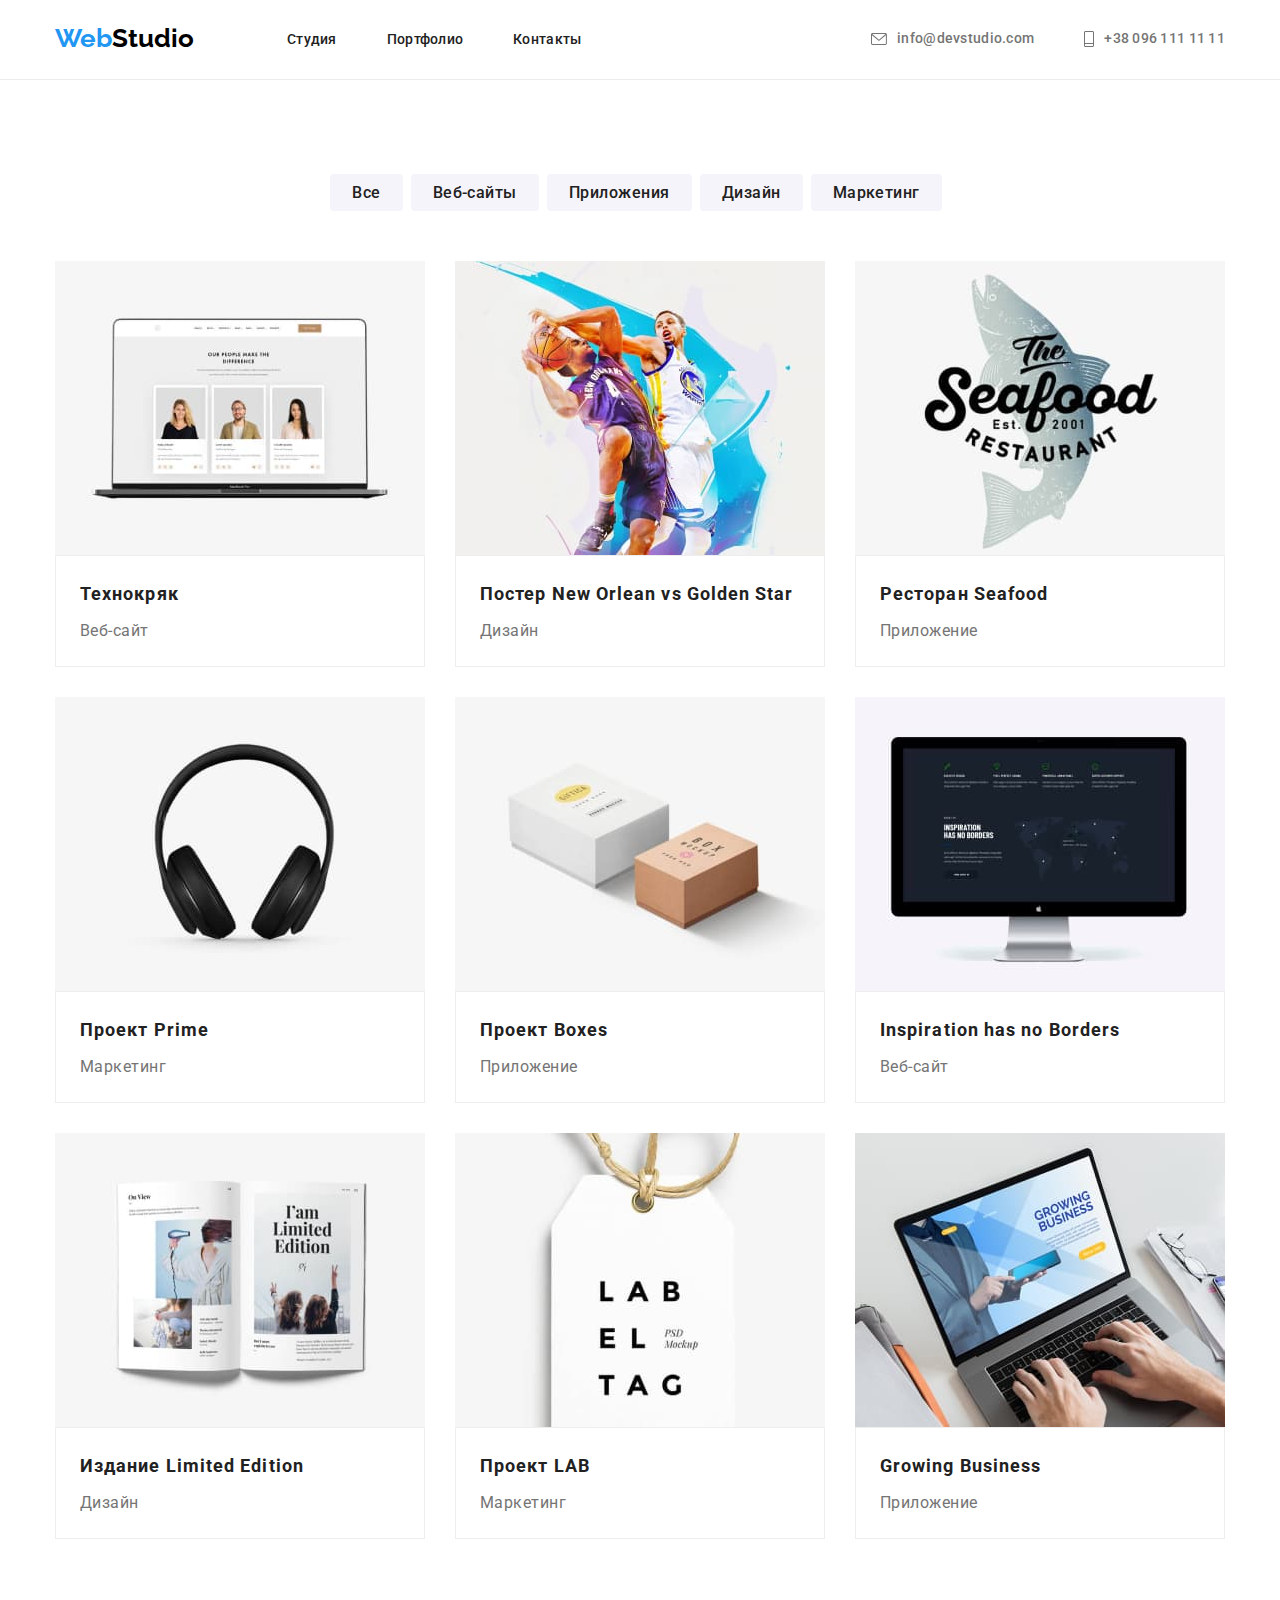
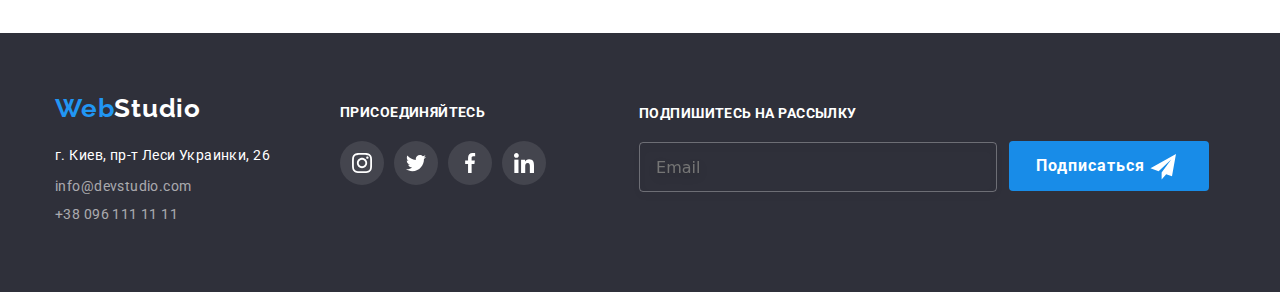
==== portfolio/portfolio.html @ 83f19287 "commit 6.1" ====
<!DOCTYPE html>
<html lang="ru">
  <head>
    <meta charset="UTF-8" />
    <meta http-equiv="X-UA-Compatible" content="IE=edge" />
    <meta name="viewport" content="width=device-width, initial-scale=1.0" />
    <link rel="stylesheet" href="./styles-portfolio.css" />
    <link rel="preconnect" href="https://fonts.googleapis.com" />

    <link rel="preconnect" href="https://fonts.gstatic.com" crossorigin />

    <link
      href="https://fonts.googleapis.com/css2?family=Raleway:wght@700&family=Roboto:wght@100;300;400;500;700;900&display=swap"
      rel="stylesheet"
    />

    <title>Portfolio</title>
    <link
      rel="stylesheet"
      href="https://cdn.jsdelivr.net/npm/modern-normalize@1.1.0/modern-normalize.min.css"
    />
  </head>

  <body>
    <!-- Header line -->
    <header class="page-header">
      <div class="container page-header-container">
        <nav class="page-nav">
          <a href="../index.html" lang="en" class="logo link">
            <span class="logo-blue link"> Web</span>Studio</a
          >
          <ul class="menu list">
            <li class="menu-item">
              <a href="#" class="menu-link link"> Cтудия </a>
            </li>
            <li class="menu-item">
              <a href="./portfolio/portfolio.html" class="menu-link link">
                Портфолио
              </a>
            </li>
            <li class="menu-item">
              <a href="#" class="menu-link link"> Контакты </a>
            </li>
          </ul>
        </nav>
        <ul class="page-header-contact-container list">
          <li class="menu-item-contact">
            <a
              href="mailto:info@devstudio.com"
              class="contacts-email menu-link-contacts link"
            >
              <svg class="email-icon" width="16" height="12">
                <use href="./sprite.svg#icon-email"></use>
              </svg>
              info@devstudio.com
            </a>
          </li>
          <li class="menu-item">
            <a
              href="tel:+380961111111"
              class="contacts-phone-number menu-link-contacts link"
            >
              <svg class="phone-icon" width="10" height="16">
                <use href="./sprite.svg#icon-phone"></use>
              </svg>
              +38 096 111 11 11
            </a>
          </li>
        </ul>
      </div>
    </header>

    <section class="section-photo list">
      <div class="container">
        <ul class="box-btn list">
          <li><button class="portfolio-btn" type="button">Все</button></li>
          <li>
            <button class="portfolio-btn" type="button">Веб-сайты</button>
          </li>
          <li>
            <button class="portfolio-btn" type="button">Приложения</button>
          </li>
          <li><button class="portfolio-btn" type="button">Дизайн</button></li>
          <li>
            <button class="portfolio-btn" type="button">Маркетинг</button>
          </li>
        </ul>

        <div class="box-card">
          <ul class="photo-string list">
            <li class="card">
              <div class="team-list-wapper">
                <img
                  src="./img/maket-mac-book.jpg"
                  alt="макет с ноутбуком"
                  width="370"
                  height="294"
                />
                <p class="overlay">
                  Ресурс предлагает комплексные предложения с разным уровнем
                  функционала и сервисов. Все это позволит посетителю получить
                  исчерпывающие сведения о компании или частном лице.
                </p>
              </div>

              <div class="card-list">
                <h3 class="card-title">Технокряк</h3>
                <p class="card-dscr">Веб-сайт</p>
              </div>
            </li>

            <li class="card">
              <div class="team-list-wapper">
                <img
                  src="./img/postert-basketball.jpg"
                  alt="постер с баскетболистами"
                  width="370"
                  height="294"
                />
                <p class="overlay">
                  Ресурс предлагает комплексные предложения с разным уровнем
                  функционала и сервисов. Все это позволит посетителю получить
                  исчерпывающие сведения о компании или частном лице.
                </p>
              </div>

              <div class="card-list">
                <h3 class="card-title">Постер New Orlean vs Golden Star</h3>
                <p class="card-dscr">Дизайн</p>
              </div>
            </li>

            <li class="card">
              <div class="team-list-wapper">
                <img
                  src="./img/poster-seafood.jpg"
                  alt="постер с морской тематикой"
                  width="370"
                  height="294"
                />
                <p class="overlay">
                  Ресурс предлагает комплексные предложения с разным уровнем
                  функционала и сервисов. Все это позволит посетителю получить
                  исчерпывающие сведения о компании или частном лице.
                </p>
              </div>

              <div class="card-list">
                <h3 class="card-title">Ресторан Seafood</h3>
                <p class="card-dscr">Приложение</p>
              </div>
            </li>

            <li class="card">
              <div class="team-list-wapper">
                <img
                  src="./img/head-phone.jpg"
                  alt="черные наушники"
                  width="370"
                  height="294"
                />
                <p class="overlay">
                  Ресурс предлагает комплексные предложения с разным уровнем
                  функционала и сервисов. Все это позволит посетителю получить
                  исчерпывающие сведения о компании или частном лице.
                </p>
              </div>

              <div class="card-list">
                <h3 class="card-title">Проект Prime</h3>
                <p class="card-dscr">Маркетинг</p>
              </div>
            </li>

            <li class="card">
              <div class="team-list-wapper">
                <img
                  src="./img/two-boxs.jpg"
                  alt="две стильные коробки"
                  width="370"
                  height="294"
                />
                <p class="overlay">
                  Ресурс предлагает комплексные предложения с разным уровнем
                  функционала и сервисов. Все это позволит посетителю получить
                  исчерпывающие сведения о компании или частном лице.
                </p>
              </div>

              <div class="card-list">
                <h3 class="card-title">Проект Boxes</h3>
                <p class="card-dscr">Приложение</p>
              </div>
            </li>

            <li class="card">
              <div class="team-list-wapper">
                <img
                  src="./img/apple-screen.jpg"
                  alt="монитор эпл"
                  width="370"
                  height="294"
                />
                <p class="overlay">
                  Ресурс предлагает комплексные предложения с разным уровнем
                  функционала и сервисов. Все это позволит посетителю получить
                  исчерпывающие сведения о компании или частном лице.
                </p>
              </div>

              <div class="card-list">
                <h3 class="card-title">Inspiration has no Borders</h3>
                <p class="card-dscr">Веб-сайт</p>
              </div>
            </li>

            <li class="card">
              <div class="team-list-wapper">
                <img
                  src="./img/design-magazine.jpg"
                  alt="дизайнерский журнал"
                  width="370"
                  height="294"
                />
                <p class="overlay">
                  Ресурс предлагает комплексные предложения с разным уровнем
                  функционала и сервисов. Все это позволит посетителю получить
                  исчерпывающие сведения о компании или частном лице.
                </p>
              </div>
              <div class="card-list">
                <h3 class="card-title">Издание Limited Edition</h3>
                <p class="card-dscr">Дизайн</p>
              </div>
            </li>

            <li class="card">
              <div class="team-list-wapper">
                <img
                  src="./img/style-font.jpg"
                  alt="стильные шрифты"
                  width="370"
                  height="294"
                />
                <p class="overlay">
                  Ресурс предлагает комплексные предложения с разным уровнем
                  функционала и сервисов. Все это позволит посетителю получить
                  исчерпывающие сведения о компании или частном лице.
                </p>
              </div>

              <div class="card-list">
                <h3 class="card-title">Проект LAB</h3>
                <p class="card-dscr">Маркетинг</p>
              </div>
            </li>

            <li class="card">
              <div class="team-list-wapper">
                <img
                  src="./img/work-process.jpg"
                  alt="работа за ноутбуком"
                  width="370"
                  height="294"
                />
                <p class="overlay">
                  Ресурс предлагает комплексные предложения с разным уровнем
                  функционала и сервисов. Все это позволит посетителю получить
                  исчерпывающие сведения о компании или частном лице.
                </p>
              </div>

              <div class="card-list">
                <h3 class="card-title">Growing Business</h3>
                <p class="card-dscr">Приложение</p>
              </div>
            </li>
          </ul>
        </div>
      </div>
    </section>

    <footer class="footer">
      <div class="container">
        <div class="footer-box">
          <address class="footer-address">
            <div class="footer-box-logo">
              <a href="#" lang="en" class="logo-link link">
                <span class="logo-blue">Web</span>Studio</a
              >
            </div>

            <ul class="list">
              <li class="contact-footer">
                <a
                  href="https://goo.gl/maps/ec9KKxXd8hmm1vX37"
                  target="_blank"
                  rel="noopener noreferrer"
                  class="link"
                  ><span class="link location"
                    >г. Киев, пр-т Леси Украинки, 26</span
                  >
                </a>
              </li>
              <li class="contact-footer list">
                <a href="mailto:info@devstudio.com" class="link contact-email">
                  info@devstudio.com
                </a>
              </li>
              <li class="list">
                <a href="tel:+380961111111" class="contact-phone link">
                  +38 096 111 11 11
                </a>
              </li>
            </ul>
          </address>

          <div class="footer-social">
            <h3 class="footer-social-title">присоединяйтесь</h3>

            <ul class="footer-social-list">
              <li class="footer-social-list-item list link">
                <a href="" class="footer-social-link">
                  <svg class="footer-social-icon">
                    <use
                      href="./sprite.svg#icon-instagram"
                      width="20"
                      height="20"
                    ></use>
                  </svg>
                </a>
              </li>

              <li class="footer-social-list-item list link">
                <a href="" class="footer-social-link">
                  <svg class="footer-social-icon">
                    <use
                      href="./sprite.svg#icon-twitter"
                      width="20"
                      height="20"
                    ></use>
                  </svg>
                </a>
              </li>

              <li class="footer-social-list-item list link">
                <a href="" class="footer-social-link">
                  <svg class="footer-social-icon">
                    <use
                      href="./sprite.svg#icon-facebook"
                      width="20"
                      height="20"
                    ></use>
                  </svg>
                </a>
              </li>

              <li class="footer-social-list-item list link">
                <a href="" class="footer-social-link">
                  <svg class="footer-social-icon">
                    <use
                      href="./sprite.svg#icon-linkedin"
                      width="20"
                      height="20"
                    ></use>
                  </svg>
                </a>
              </li>
            </ul>
          </div>

          <div class="footer-input-wrapper">
            <p class="footer-input-text">Подпишитесь на рассылку</p>

            <input
              type="email"
              name="user_email"
              class="footer-form-input"
              required
              pattern="[a-zA-Z0-9]+"
              minlength="2"
              placeholder="Email"
            />
          </div>

          <button type="button" class="footer-button">
            Подписаться

            <svg class="footer-button-icon" width="44" height="44">
              <use href="./sprite.svg#icon-send"></use>
            </svg>
          </button>
        </div>
      </div>
    </footer>
  </body>
</html>
---- portfolio/styles-portfolio.css ----
body {
  font-family: "Raleway", sans-serif;
  font-family: "Roboto", sans-serif;
  margin: 0px;
  background: #ffffff;
}

.page-header {
  padding-top: 24px;
  padding-bottom: 25px;
  border-bottom: 1px solid #ececec;
}

.container {
  width: 1200px;
  margin-left: auto;
  margin-right: auto;
  padding-left: 15px;
  padding-right: 15px;
}

.page-header-container {
  display: flex;
  align-items: center;
}

.page-nav {
  display: flex;
}

.logo {
  text-decoration: none;
  color: #000000;
  font-family: "Raleway", sans-serif;
  font-weight: 700;
  font-size: 26px;
  margin-right: 93px;
}

.logo-blue {
  color: #2196f3;
  font-weight: 700;
  font-family: "Raleway", sans-serif;
  font-style: Bold;
  font-size: 26px;
}

.menu {
  display: flex;
  align-items: center;
  list-style: none;
}

.page-header-contact-container {
  display: flex;
  align-items: center;
  margin-left: auto;
}

.menu-link::after {
  display: inline-block;
  position: absolute;
  content: "";
  left: 0;
  bottom: -30px;
  border-radius: 2px;
  width: 100%;
  height: 4px;
  margin-bottom: -1px;
  background-color: #2196f3;
  opacity: 0;
  transition: 250ms cubic-bezier(0.4, 0, 0.2, 1);
}
.menu-link:hover::after {
  opacity: 1;
}

.menu-item {
  margin-right: 50px;
}

.menu-item:last-child {
  margin-right: 0;
}

.menu-link {
  position: relative;
  font-family: "Roboto", sans-serif;
  font-weight: 500;
  font-size: 14px;
  line-height: 1.14;
  letter-spacing: 0.02em;
  color: #212121;
  transition: color 250ms cubic-bezier(0.4, 0, 0.2, 1);
}

.menu-link:hover,
.menu-link:focus {
  color: #2196f3;
}

.menu-link-contacts {
  position: relative;
  font-family: "Roboto", sans-serif;
  font-weight: 500;
  font-size: 14px;
  line-height: 1.14;
  letter-spacing: 0.02em;
  color: #212121;
  transition: color 250ms cubic-bezier(0.4, 0, 0.2, 1);
}

.menu-link-contacts:hover,
.menu-link-contacts:focus {
  color: #2196f3;
}

.menu-contact {
  margin-top: 32px;
  margin-bottom: 32px;
  display: flex;
  align-items: center;
  margin-left: auto;
}

.menu-item-contact {
  margin-right: 50px;
  display: flex;
}

.menu-item-contact:last-child {
  margin-right: 0;
}

.contacts-email {
  font-family: "Roboto", sans-serif;
  font-weight: 500;
  font-size: 14px;
  line-height: 1.14;
  letter-spacing: 0.02em;
  color: #757575;
  display: flex;
}

.email-icon {
  margin-right: 10px;
  fill: currentColor;
  margin-top: 2px;
}

.contacts-phone-number {
  font-family: "Roboto", sans-serif;
  font-weight: 500;
  font-size: 14px;
  line-height: 1.14;
  letter-spacing: 0.02em;
  color: #757575;
  display: flex;
}

.phone-icon {
  margin-right: 10px;
  fill: currentColor;
}

.visually-hidden {
  position: absolute;
  width: 1px;
  height: 1px;
  margin: -1px;
  border: 0;
  padding: 0;
  white-space: nowrap;
  clip-path: inset(100%);
  clip: rect(0 0 0 0);
  overflow: hidden;
}

.section-photo {
  display: flex;
  padding-top: 94px;
  padding-bottom: 94px;
}

.box-btn {
  display: flex;
  align-items: center;
  margin-bottom: 50px;
  justify-content: center;
}

.portfolio-btn {
  left: 976px;
  top: 174px;
  background: #f5f4fa;
  border-radius: 4px;
  font-family: "Roboto", sans-serif;
  margin-right: 8px;
  font-weight: 500;
  font-size: 16px;
  line-height: 1.6;
  text-align: center;
  letter-spacing: 0.03em;
  color: #212121;
  border: none;
  padding: 6px 22px;
  transition: background-color 250ms cubic-bezier(0.4, 0, 0.2, 1);
}

.portfolio-btn:hover,
.portfolio-btn:focus {
  background: #2196f3;
  color: #ffffff;
  box-shadow: 0px 3px 1px rgba(0, 0, 0, 0.1), 0px 1px 2px rgba(0, 0, 0, 0.08),
    0px 2px 2px rgba(0, 0, 0, 0.12);
}

.photo-string {
  display: flex;
  flex-wrap: wrap;
  gap: 30px;
}
.card {
  background: #ffffff;
  transition: box-shadow 250ms cubic-bezier(0.4, 0, 0.2, 1);
}

.card:hover,
.card:focus {
  box-shadow: 0px 1px 1px rgba(0, 0, 0, 0.12), 0px 4px 4px rgba(0, 0, 0, 0.06),
    1px 4px 6px rgba(0, 0, 0, 0.16);
}

.team-list-wapper {
  position: relative;
  overflow: hidden;
}
.card:hover .overlay,
.card:focus .overlay {
  transform: translate(0, 0);
}

.overlay {
  position: absolute;
  font-size: 18px;
  line-height: 1.55;
  letter-spacing: 0.03em;
  color: #ffffff;
  background: rgba(33, 150, 243, 0.9);
  width: 100%;
  height: 100%;
  left: 0;
  top: 0;
  padding-top: 63px;
  padding-left: 24px;
  padding-right: 24px;
  padding-bottom: 63px;
  overflow-y: auto;
  transform: translateY(100%);
  transition: transform 250ms cubic-bezier(0.4, 0, 0.2, 1);
}

.card-list {
  background: #ffffff;
  border: 1px solid #eeeeee;
  padding: 20px 24px 20px 24px;
}

.card-title {
  font-family: "Roboto", sans-serif;
  font-weight: 700;
  font-size: 18px;
  line-height: 2;
  letter-spacing: 0.06em;
  color: #212121;
  margin-bottom: 4px;
}

.card-dscr {
  font-family: "Roboto", sans-serif;
  font-size: 16px;
  line-height: 1.87;
  letter-spacing: 0.03em;
  color: #757575;
}

.footer {
  background: #2f303a;
  padding-top: 60px;
  padding-bottom: 60px;
}

.footer-box {
  display: flex;
}

.logo-link {
  font-family: "Raleway", sans-serif;
  font-weight: 700;
  font-size: 26px;
  line-height: 1.2;
  letter-spacing: 0.03em;
  color: #ffffff;
  margin-bottom: 20px;
  display: block;
}

.footer-address {
  margin-bottom: 9px;
}

.location {
  font-family: "Roboto", sans-serif;
  font-style: normal;
  font-size: 14px;
  line-height: 1.71;
  letter-spacing: 0.03em;
  color: #ffffff;
}

.contact-footer {
  margin-bottom: 9px;
}

.contact-email {
  width: 231px;
  height: 21px;
  left: 215px;
  top: 2238px;
  font-family: "Roboto", sans-serif;
  font-style: normal;
  font-size: 14px;
  letter-spacing: 0.03em;
  color: rgba(255, 255, 255, 0.6);
}

.contact-phone {
  width: 231px;
  height: 21px;
  left: 215px;
  top: 2238px;
  font-family: "Roboto", sans-serif;
  font-style: normal;
  font-size: 14px;
  letter-spacing: 0.03em;
  color: rgba(255, 255, 255, 0.6);
}

.footer-social {
  display: block;
  margin-left: 70px;
  padding-top: 12px;
}

.footer-social-title {
  font-family: "Roboto";
  font-weight: 700;
  font-size: 14px;
  line-height: 1.14;
  letter-spacing: 0.03em;
  text-transform: uppercase;
  color: #ffffff;
  margin-bottom: 20px;
}

.footer-social-list {
  display: flex;
  gap: 10px;
}

.social-list-icon {
  height: 44px;
  width: 44px;
  padding-top: 12px;
  padding-left: 12px;
  padding-right: 12px;
  padding-bottom: 12px;
  fill: #afb1b8;
  transition: fill 250ms cubic-bezier(0.4, 0, 0.2, 1);
}

.social-list-link:hover .social-list-icon,
.social-list-link:focus .social-list-icon {
  fill: #ffffff;
}

.footer-social-list:last-child {
  margin-right: 0;
}

.footer-social-link {
  display: flex;
  width: 44px;
  height: 44px;
  border-radius: 50%;
  background-color: #ffffff;
  background: rgba(255, 255, 255, 0.1);
  transition: background-color 250ms cubic-bezier(0.4, 0, 0.2, 1);
}

.footer-social-link:hover,
.footer-social-link:focus {
  background-color: #2196f3;
}

.footer-social-icon {
  height: 44px;
  width: 44px;
  padding-top: 12px;
  padding-left: 12px;
  padding-right: 12px;
  padding-bottom: 12px;
  fill: #ffffff;
}

.footer-input-wrapper {
  display: block;
  margin-left: 93px;
  padding-top: 13px;
}

.footer-input-text {
  font-family: "Roboto", sans-serif;
  font-weight: 700;
  font-size: 14px;
  line-height: 1.14;
  letter-spacing: 0.03em;
  text-transform: uppercase;
  color: #ffffff;
  margin-bottom: 20px;
}
.footer-form-input {
  border: 1px solid rgba(255, 255, 255, 0.3);
  filter: drop-shadow(0px 4px 4px rgba(0, 0, 0, 0.15));
  border-radius: 4px;
  height: 50px;
  width: 358px;
  padding-left: 16px;
  transition: border 250ms cubic-bezier(0.4, 0, 0.2, 1);
  background: transparent;
  color: #fff;
}

.footer-form-input:focus {
  border: none;
}

.footer-button {
  width: 200px;
  height: 50px;
  font-family: "Roboto", sans-serif;
  font-weight: 700;
  font-size: 16px;
  line-height: 1.88;
  letter-spacing: 0.06em;
  color: #ffffff;
  background: #188ce8;
  cursor: pointer;
  border-radius: 4px;
  border: none;
  transition: background-color 250ms cubic-bezier(0.4, 0, 0.2, 1);
  transition: box-shadow 250ms cubic-bezier(0.4, 0, 0.2, 1);

  display: flex;
  align-items: center;
  justify-content: space-between;
  padding-left: 27px;
  padding-right: 28px;
  margin-left: 12px;
  margin-top: 48px;
}

.footer-button:hover,
.footer-button:focus {
  background: #2196f3;
  box-shadow: 0px 4px 4px rgba(0, 0, 0, 0.15);
}

.footer-button-icon {
  padding-top: 10px;
}

.link {
  text-decoration: none;
}

h1,
h2,
h3,
p {
  margin-top: 0px;
  margin-bottom: 0px;
}

address {
  font-style: normal;
}

button {
  cursor: pointer;
}

ul,
ol {
  margin-top: 0;
  margin-bottom: 0;
  padding-left: 0;
}

img {
  display: block;
}

.list {
  list-style: none;
}
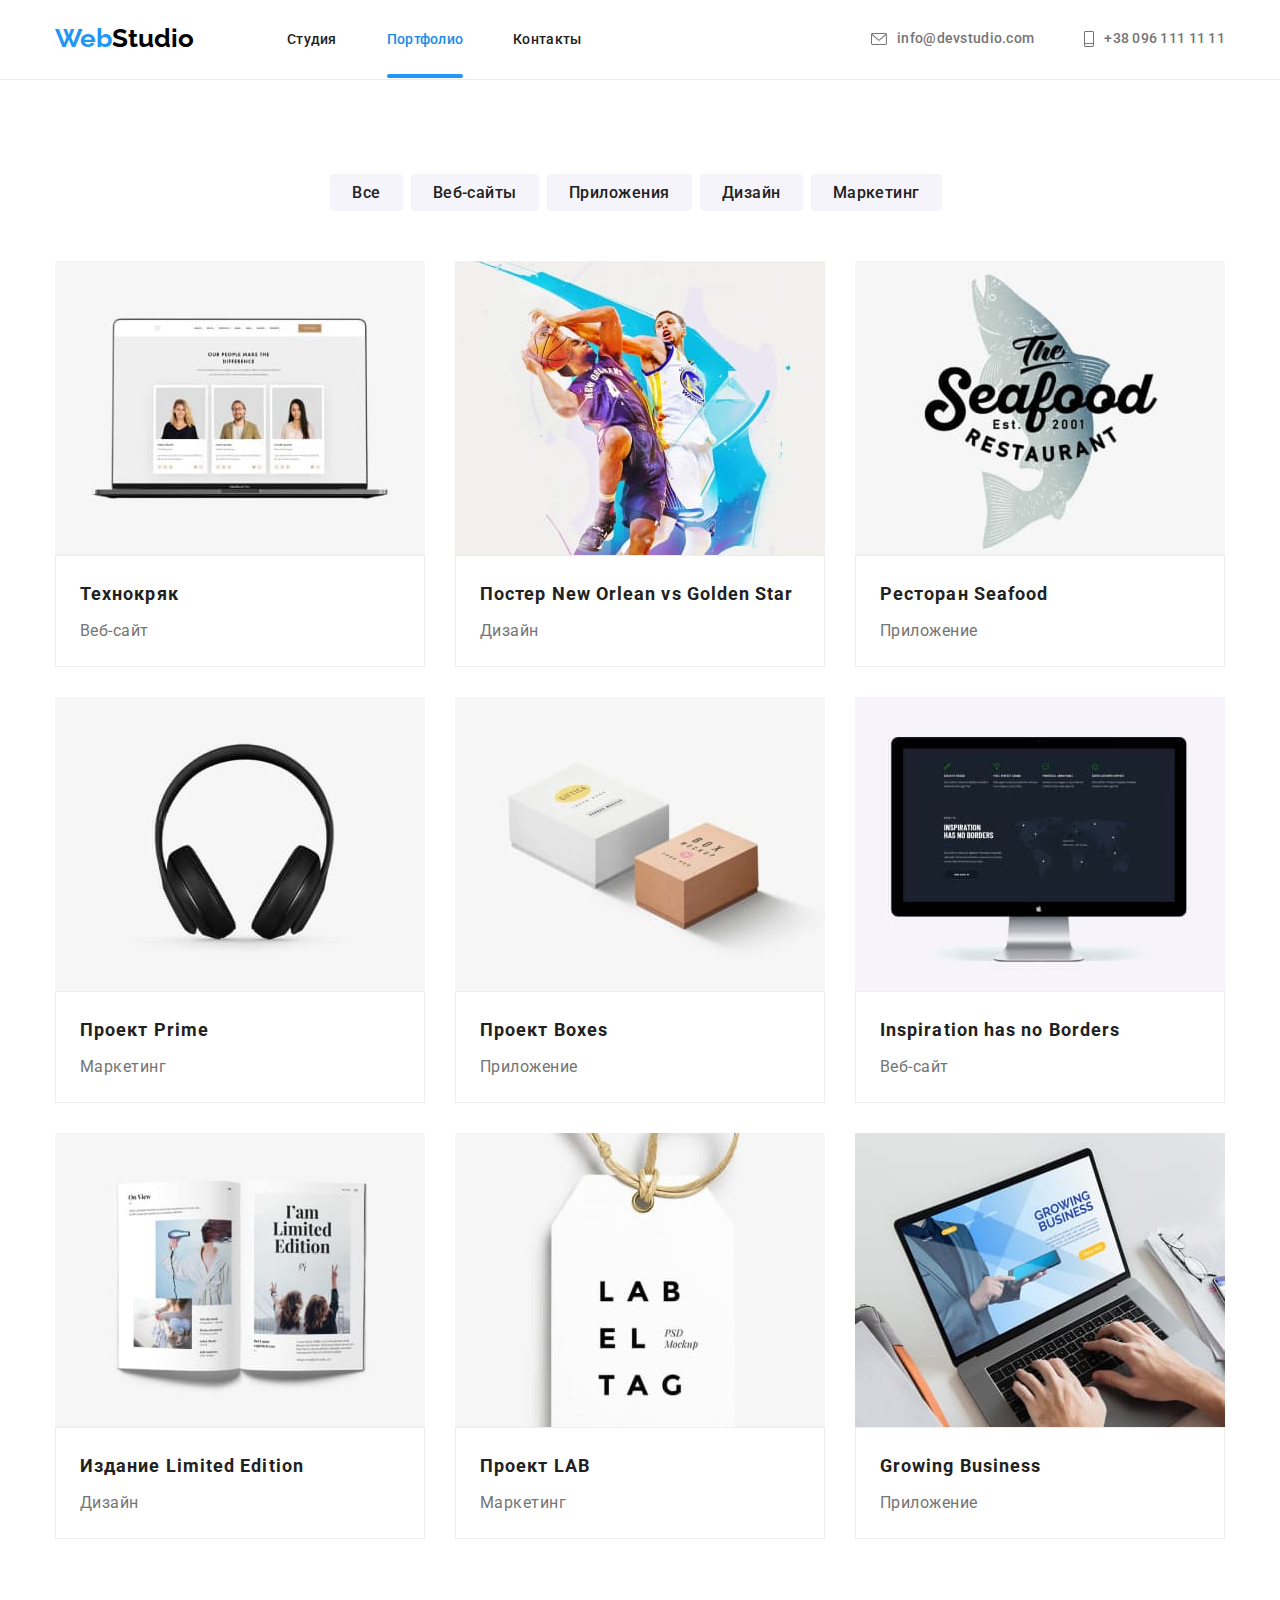
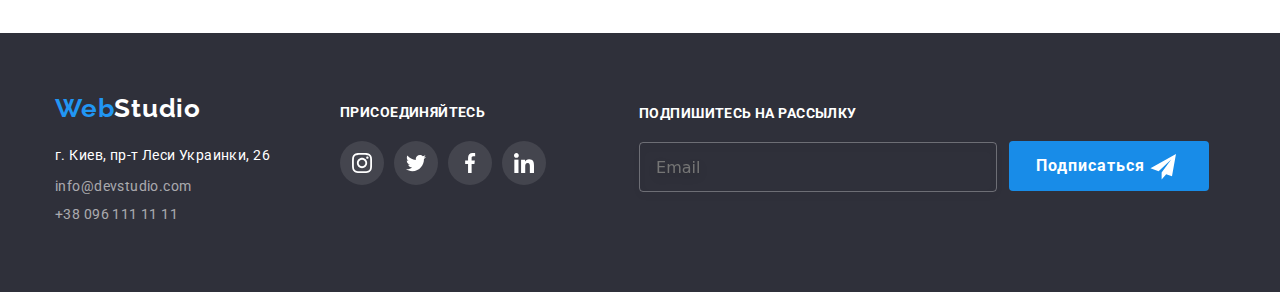
==== commit 4c7420a4: "commit 6.6" ====
--- a/portfolio/portfolio.html
+++ b/portfolio/portfolio.html
@@ -31,10 +31,10 @@
           >
           <ul class="menu list">
             <li class="menu-item">
-              <a href="#" class="menu-link link"> Cтудия </a>
+              <a href="../index.html" class="menu-link link"> Cтудия </a>
             </li>
             <li class="menu-item">
-              <a href="./portfolio/portfolio.html" class="menu-link link">
+              <a href="./portfolio/portfolio.html" class="menu-link link current">
                 Портфолио
               </a>
             </li>
@@ -47,7 +47,7 @@
           <li class="menu-item-contact">
             <a
               href="mailto:info@devstudio.com"
-              class="contacts-email menu-link-contacts link"
+              class="contacts-email menu-link1 link"
             >
               <svg class="email-icon" width="16" height="12">
                 <use href="./sprite.svg#icon-email"></use>
@@ -58,7 +58,7 @@
           <li class="menu-item">
             <a
               href="tel:+380961111111"
-              class="contacts-phone-number menu-link-contacts link"
+              class="contacts-phone-number menu-link1 link"
             >
               <svg class="phone-icon" width="10" height="16">
                 <use href="./sprite.svg#icon-phone"></use>
@@ -69,7 +69,6 @@
         </ul>
       </div>
     </header>
-
     <section class="section-photo list">
       <div class="container">
         <ul class="box-btn list">
@@ -285,7 +284,7 @@
         <div class="footer-box">
           <address class="footer-address">
             <div class="footer-box-logo">
-              <a href="#" lang="en" class="logo-link link">
+              <a href="../index.html" lang="en" class="logo-link link">
                 <span class="logo-blue">Web</span>Studio</a
               >
             </div>
--- a/portfolio/styles-portfolio.css
+++ b/portfolio/styles-portfolio.css
@@ -57,62 +57,81 @@
   margin-left: auto;
 }
 
-.menu-link::after {
+.menu-item {
+  margin-right: 50px;
+}
+
+.menu-item:last-child {
+  margin-right: 0;
+}
+
+.menu-link {
+  position: relative;
+  font-family: "Roboto", sans-serif;
+  font-weight: 500;
+  font-size: 14px;
+  line-height: 1.14;
+  letter-spacing: 0.02em;
+  color: #212121;
+  transition: color 250ms cubic-bezier(0.4, 0, 0.2, 1);
+}
+.menu-link::after{
   display: inline-block;
   position: absolute;
-  content: "";
+  content: '';
   left: 0;
   bottom: -30px;
   border-radius: 2px;
   width: 100%;
   height: 4px;
   margin-bottom: -1px;
-  background-color: #2196f3;
+  background-color: #2196F3;
   opacity: 0;
-  transition: 250ms cubic-bezier(0.4, 0, 0.2, 1);
-}
-.menu-link:hover::after {
+}
+.menu-link:hover::after, .menu-link:focus::after{
   opacity: 1;
 }
-
-.menu-item {
-  margin-right: 50px;
-}
-
-.menu-item:last-child {
-  margin-right: 0;
-}
-
-.menu-link {
-  position: relative;
-  font-family: "Roboto", sans-serif;
-  font-weight: 500;
-  font-size: 14px;
-  line-height: 1.14;
-  letter-spacing: 0.02em;
-  color: #212121;
-  transition: color 250ms cubic-bezier(0.4, 0, 0.2, 1);
-}
+.current{
+  color: #188ce8;
+}
+.current::after{
+  position: absolute;
+  content: '';
+  left: 0;
+  bottom: 0;
+  border-radius: 2px;
+  margin-bottom: -1px;
+  width: 100%;
+  height: 4px;
+  background-color:#2196F3;
+  opacity: 1;
+  bottom: -30px;
+}
+
+
+.contacts-phone-number::after{
+  display: inline-block;
+  position: absolute;
+  content: '';
+  left: 0;
+  bottom: -31px;
+  border-radius: 2px;
+  width: 100%;
+  height: 4px;
+  margin-bottom: -1px;
+  background-color: #2196F3;
+  opacity: 0;
+  visibility: hidden;
+}
+
 
 .menu-link:hover,
 .menu-link:focus {
   color: #2196f3;
-}
-
-.menu-link-contacts {
-  position: relative;
-  font-family: "Roboto", sans-serif;
-  font-weight: 500;
-  font-size: 14px;
-  line-height: 1.14;
-  letter-spacing: 0.02em;
-  color: #212121;
-  transition: color 250ms cubic-bezier(0.4, 0, 0.2, 1);
-}
-
-.menu-link-contacts:hover,
-.menu-link-contacts:focus {
-  color: #2196f3;
+  
+}
+.menu-link1:hover, .menu-link1:focus{
+  color:#2196F3;
 }
 
 .menu-contact {
@@ -175,7 +194,6 @@
   clip: rect(0 0 0 0);
   overflow: hidden;
 }
-
 .section-photo {
   display: flex;
   padding-top: 94px;
